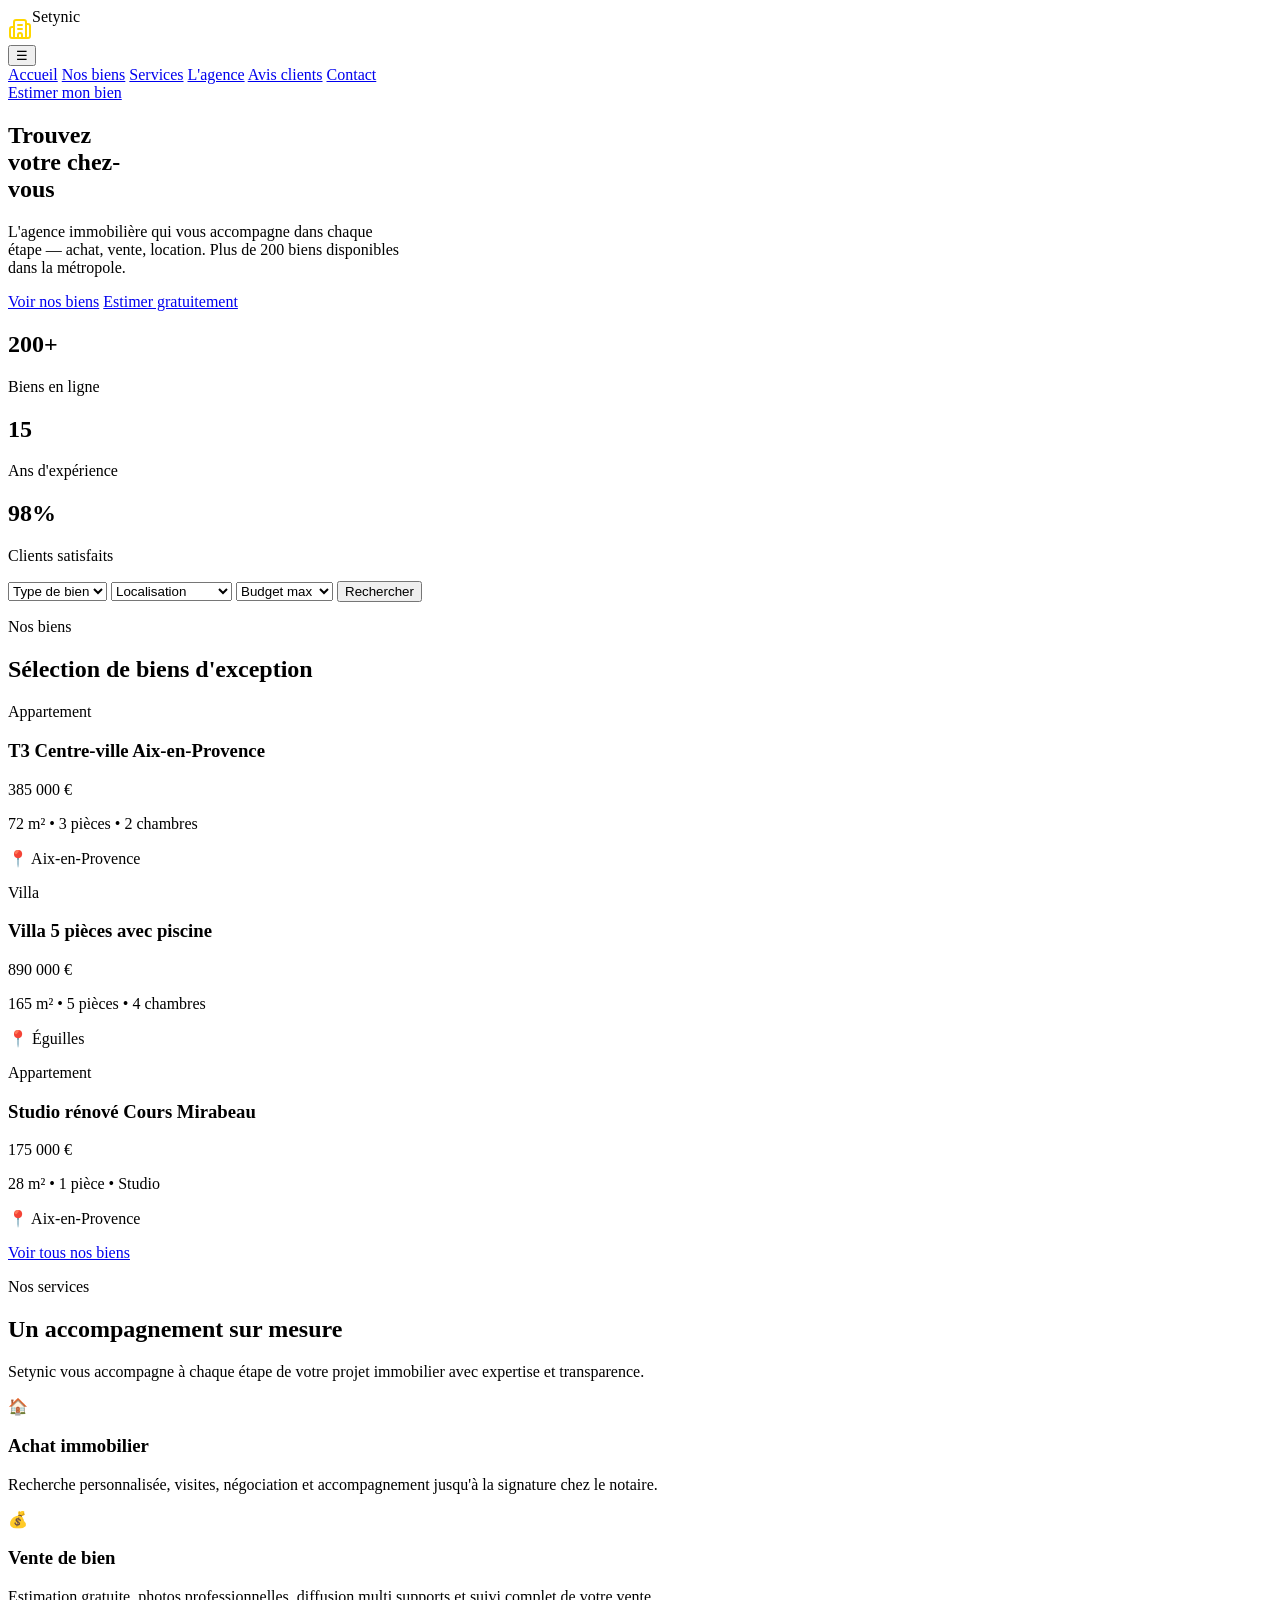
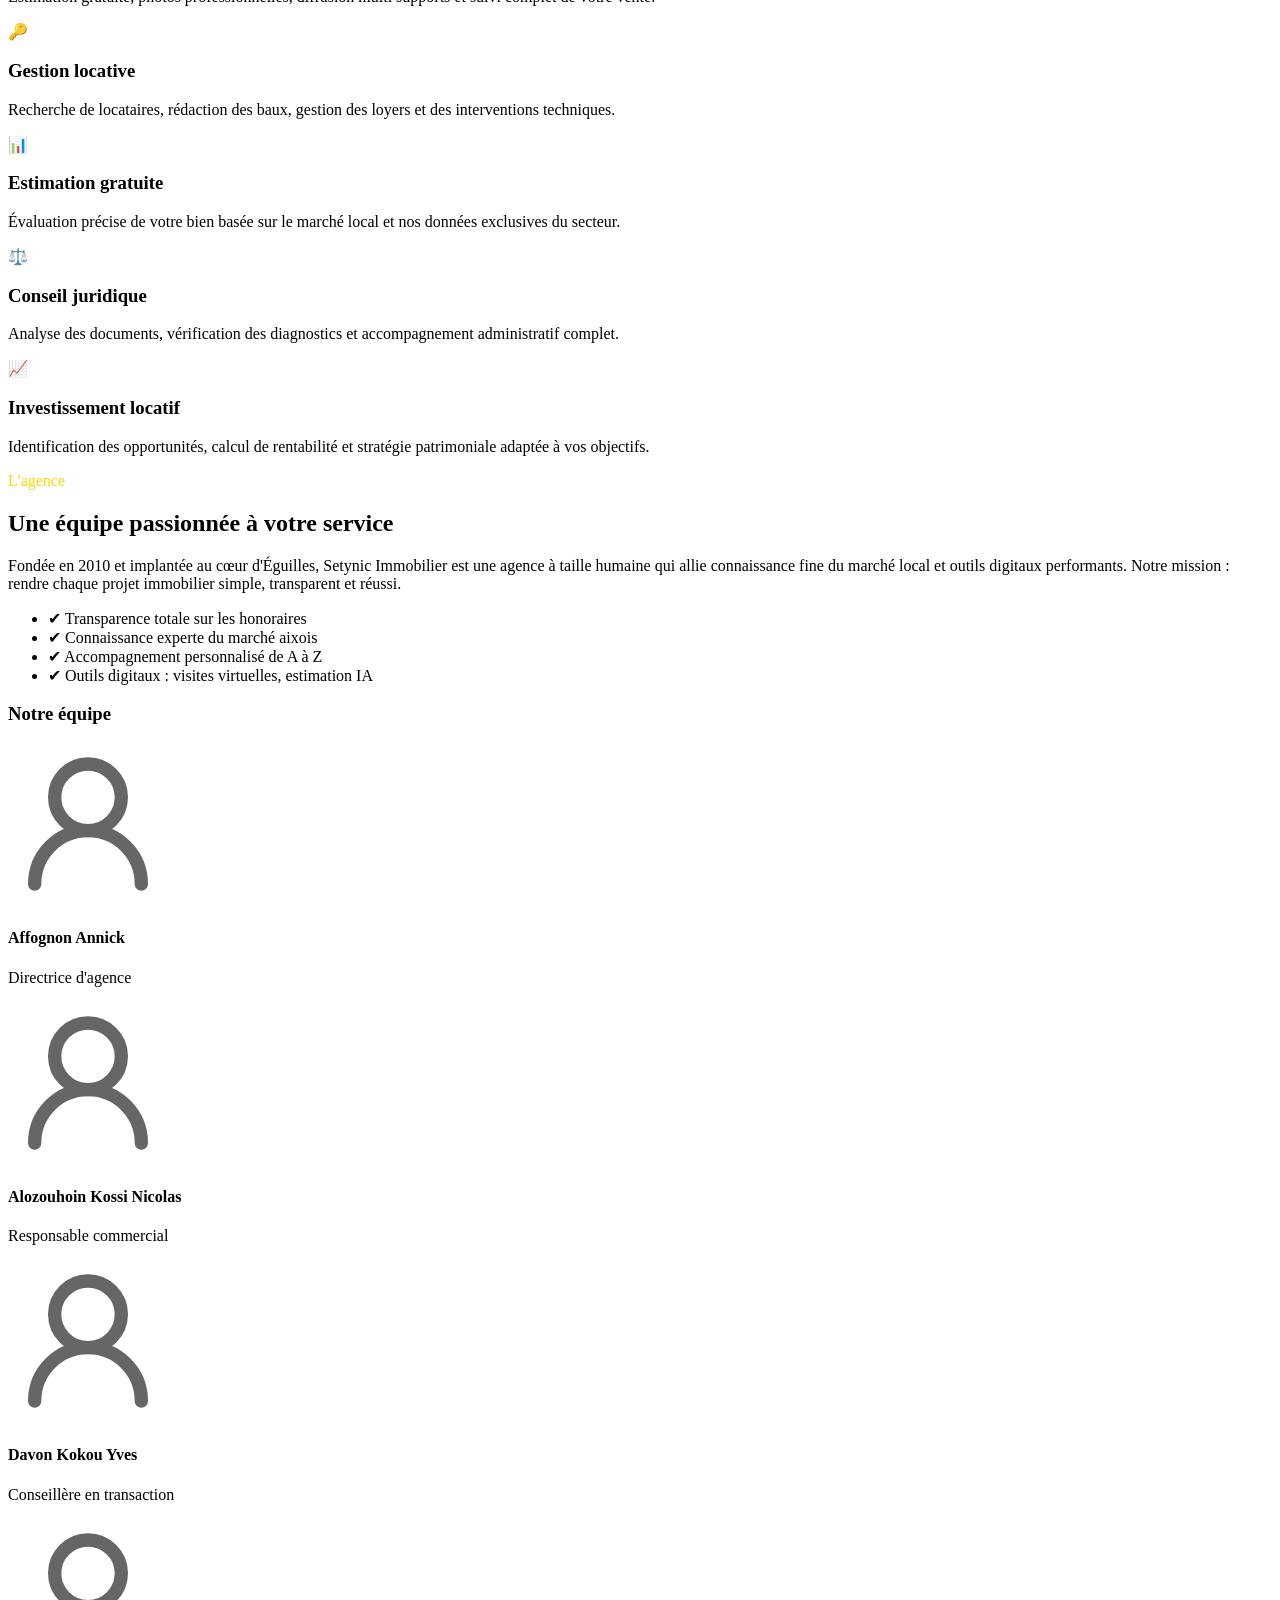
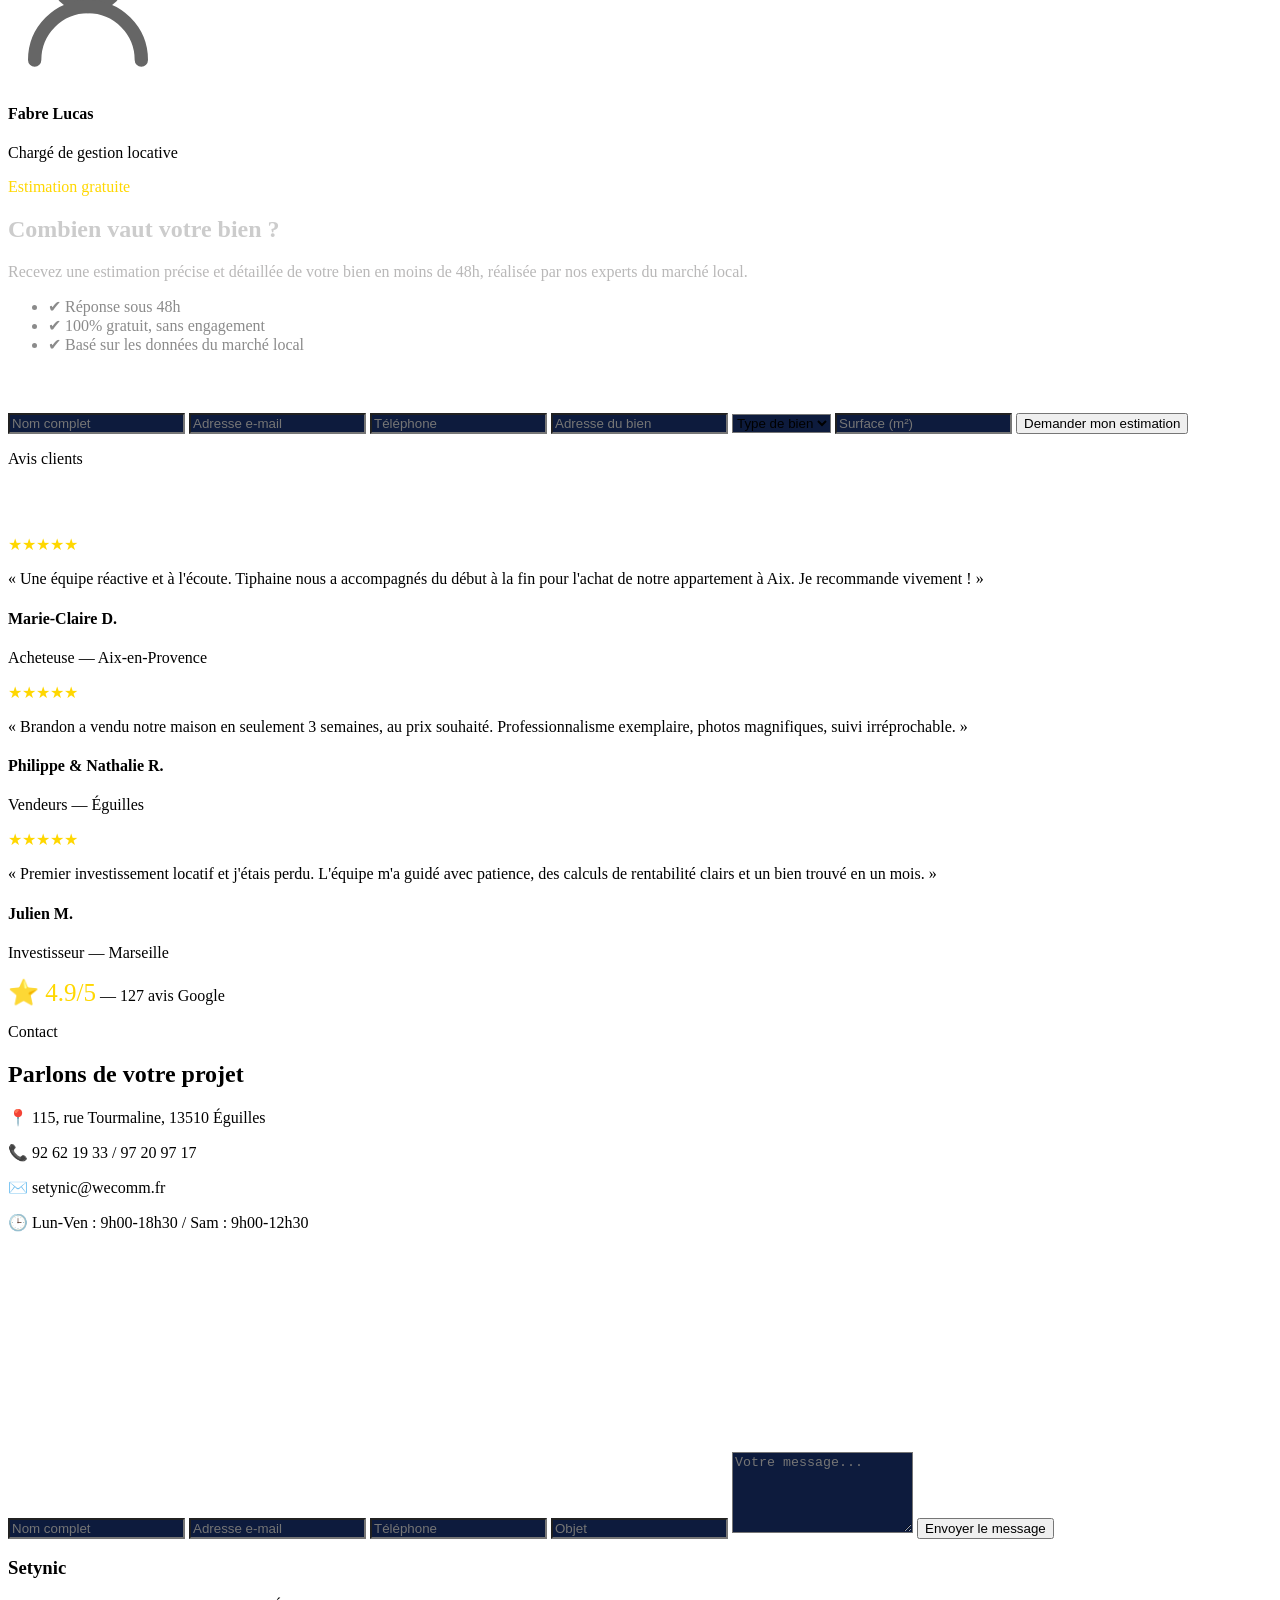
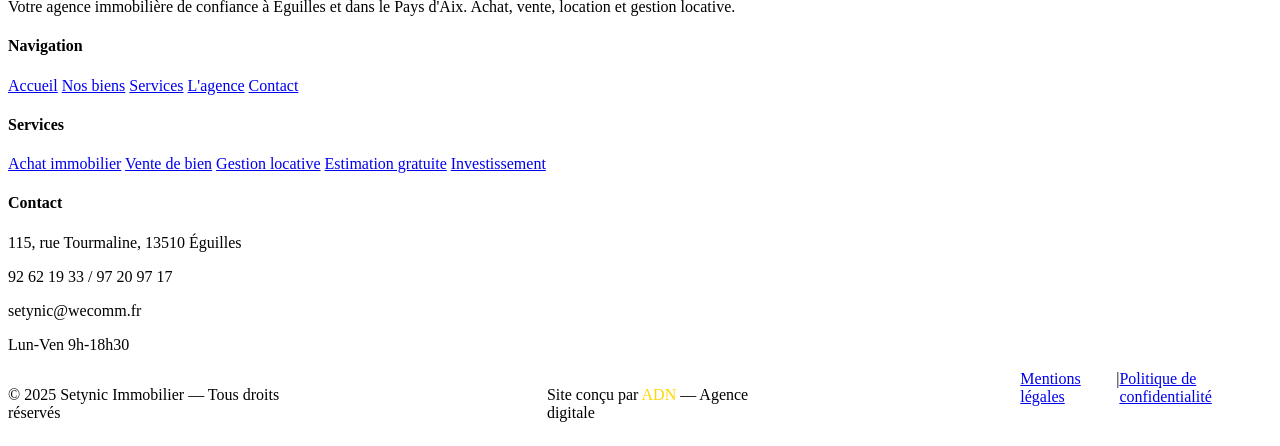
==== index.html @ fe9176c5 "rename index1.html to index.html" ====
<!DOCTYPE html>
<html lang="en">
<head>
  <meta charset="UTF-8">
  <meta name="viewport" content="width=device-width, initial-scale=1.0">
  <title>Setynic - Agence Immobilière</title>
  <link rel="shortcut icon" href="c:\Users\ADNCG\Downloads\logo.png" type="image/x-icon">
  <link rel="stylesheet" href="style1.css">
</head>
<body>
    <!-- HEADER -->
<header class="header">
  <div class="container nav-wrapper">
      <span style="display: flex;"><a href="#accueil" style="color: gold;">
            <svg style="margin-top: 9px;" xmlns="http://www.w3.org/2000/svg" width="24" height="24" viewBox="0 0 24 24" fill="none"
              stroke="currentColor" stroke-width="2" stroke-linecap="round" stroke-linejoin="round"
              class="lucide lucide-building2-icon lucide-building-2">
              <path d="M10 12h4" />
              <path d="M10 8h4" />
              <path d="M14 21v-3a2 2 0 0 0-4 0v3" />
              <path d="M6 10H4a2 2 0 0 0-2 2v7a2 2 0 0 0 2 2h16a2 2 0 0 0 2-2V9a2 2 0 0 0-2-2h-2" />
              <path d="M6 21V5a2 2 0 0 1 2-2h8a2 2 0 0 1 2 2v16" />
            </svg></a>
    <div class="logo">Setynic</div></span>
    <button class="burger" id="burger">&#9776;</button>
    <nav class="nav" id="nav">
      <a href="#accueil">Accueil</a>
      <a href="#biens">Nos biens</a>
      <a href="#services">Services</a>
      <a href="#agence">L'agence</a>
      <a href="#avis">Avis clients</a>
      <a href="#contact">Contact</a>
    </nav>
    <a href="#estimation" class="btn btn-primary nav-btn">Estimer mon bien</a>
  </div>
</header>

<!-- HERO -->
<section class="hero" id="accueil">
  <div class="container hero-content">
    <h1>Trouvez<br> votre <span class="highlight">chez-<br>vous</span></h1>
    <p;">L'agence immobilière qui vous accompagne dans chaque <br>étape — achat, vente, location. Plus de 200 biens disponibles <br>dans la métropole.</p>
    <div class="hero-buttons">
      <a href="#biens" class="btn btn-primary">Voir nos biens</a>
      <a href="#estimation" class="btn btn-outline">Estimer gratuitement</a>
    </div>

    <div class="stats">
      <div class="stat">
        <h2>200+</h2>
        <p>Biens en ligne</p>
      </div>
      <div class="stat">
        <h2>15</h2>
        <p>Ans d'expérience</p>
      </div>
      <div class="stat">
        <h2>98%</h2>
        <p>Clients satisfaits</p>
      </div>
    </div>

    <div class="search-box";>
      <select>
        <option>Type de bien
          <option>Appartement</option>
          <option>Maison</option>
          <option>Studio</option>
          <option>Villa</option></option>
      </select>
      <select>
        <option>Localisation
          <option>Aix-en-Provence</option>
          <option>Éguilles</option>
          <option>Marseille</option>
          <option>Lyon</option>
          <option>Paris</option>
          <option>Berlin</option>
          <option>New York</option></option>
      </select>
      <select>
        <option>Budget max
          <option>100 000 €</option>
          <option>200 000 €</option>
          <option>300 000 €</option>
          <option>400 000 €</option>
          <option>1000 000 €+</option></option>
      </select>
      <button class="btn btn-primary">Rechercher</button>
    </div>
  </div>
</section>

<!-- NOS BIENS -->
<section class="properties" id="biens">
  <div class="container">
    <p class="tag">Nos biens</p>
    <h2 class="section-title">Sélection de biens d'exception</h2>

    <div class="property-grid">
      <div class="property-card">
        <div class="property-img"></div>
        <span class="badge">Appartement</span>
        <h3>T3 Centre-ville Aix-en-Provence</h3>
        <p class="price">385 000 €</p>
        <p class="details">72 m² • 3 pièces • 2 chambres</p>
        <p class="location">📍 Aix-en-Provence</p>
      </div>

      <div class="property-card">
        <div class="property-img"></div>
        <span class="badge">Villa</span>
        <h3>Villa 5 pièces avec piscine</h3>
        <p class="price">890 000 €</p>
        <p class="details">165 m² • 5 pièces • 4 chambres</p>
        <p class="location">📍 Éguilles</p>
      </div>

      <div class="property-card">
        <div class="property-img"></div>
        <span class="badge">Appartement</span>
        <h3>Studio rénové Cours Mirabeau</h3>
        <p class="price">175 000 €</p>
        <p class="details">28 m² • 1 pièce • Studio</p>
        <p class="location">📍 Aix-en-Provence</p>
      </div>
    </div>

    <div class="center-btn">
      <a href="#" class="btn btn-primary">Voir tous nos biens</a>
    </div>
  </div>
</section>

<!-- SERVICES -->
<section class="services" id="services">
  <div class="container">
    <p class="tag">Nos services</p>
    <h2 class="section-title">Un accompagnement sur mesure</h2>
    <p class="section-subtitle">Setynic vous accompagne à chaque étape de votre projet immobilier avec expertise et transparence.</p>

    <div class="services-grid">
      <div class="service-card">
        <div class="icon">🏠</div>
        <h3>Achat immobilier</h3>
        <p>Recherche personnalisée, visites, négociation et accompagnement jusqu'à la signature chez le notaire.</p>
      </div>
      <div class="service-card">
        <div class="icon">💰</div>
        <h3>Vente de bien</h3>
        <p>Estimation gratuite, photos professionnelles, diffusion multi supports et suivi complet de votre vente.</p>
      </div>
      <div class="service-card">
        <div class="icon">🔑</div>
        <h3>Gestion locative</h3>
        <p>Recherche de locataires, rédaction des baux, gestion des loyers et des interventions techniques.</p>
      </div>
      <div class="service-card">
        <div class="icon">📊</div>
        <h3>Estimation gratuite</h3>
        <p>Évaluation précise de votre bien basée sur le marché local et nos données exclusives du secteur.</p>
      </div>
      <div class="service-card">
        <div class="icon">⚖️</div>
        <h3>Conseil juridique</h3>
        <p>Analyse des documents, vérification des diagnostics et accompagnement administratif complet.</p>
      </div>
      <div class="service-card">
        <div class="icon">📈</div>
        <h3>Investissement locatif</h3>
        <p>Identification des opportunités, calcul de rentabilité et stratégie patrimoniale adaptée à vos objectifs.</p>
      </div>
    </div>
  </div>
</section>

<!-- AGENCE -->
<section class="agency" id="agence">
  <div class="container agency-wrapper">
    <div class="agency-img"></div>
    <div class="agency-text">
      <p class="tag" style="color: gold; text-align: none;">L'agence</p>
      <h2>Une équipe passionnée à votre service</h2>
      <p>Fondée en 2010 et implantée au cœur d'Éguilles, Setynic Immobilier est une agence à taille humaine qui allie connaissance fine du marché local et outils digitaux performants. Notre mission : rendre chaque projet immobilier simple, transparent et réussi.</p>
      <ul class="check-list">
        <li>✔ Transparence totale sur les honoraires</li>
        <li>✔ Connaissance experte du marché aixois</li>
        <li>✔ Accompagnement personnalisé de A à Z</li>
        <li>✔ Outils digitaux : visites virtuelles, estimation IA</li>
      </ul>
    </div>
  </div>

  <div class="container">
    <h3 class="team-title">Notre équipe</h3>
    <div class="team-grid">
      <div class="team-card">
        <div class="avatar"><svg style="color: 666666;" xmlns="http://www.w3.org/2000/svg" width="160" height="160"  viewBox="0 0 24 24" fill="none" stroke="currentColor" stroke-width="2" stroke-linecap="round" stroke-linejoin="round" class="lucide lucide-user-round-icon lucide-user-round"><circle cx="12" cy="8" r="5"/><path d="M20 21a8 8 0 0 0-16 0"/></svg></div>
        <h4>Affognon Annick</h4>
        <p>Directrice d'agence</p>
      </div>
      <div class="team-card">
        <div class="avatar"><svg style="color: 666666;" xmlns="http://www.w3.org/2000/svg" width="160" height="160" viewBox="0 0 24 24" fill="none" stroke="currentColor" stroke-width="2" stroke-linecap="round" stroke-linejoin="round" class="lucide lucide-user-round-icon lucide-user-round"><circle cx="12" cy="8" r="5"/><path d="M20 21a8 8 0 0 0-16 0"/></svg></div>
        <h4>Alozouhoin Kossi Nicolas</h4>
        <p>Responsable commercial</p>
      </div>
      <div class="team-card">
        <div class="avatar"><svg style="color: 666666;" xmlns="http://www.w3.org/2000/svg" width="160" height="160" viewBox="0 0 24 24" fill="none" stroke="currentColor" stroke-width="2" stroke-linecap="round" stroke-linejoin="round" class="lucide lucide-user-round-icon lucide-user-round"><circle cx="12" cy="8" r="5"/><path d="M20 21a8 8 0 0 0-16 0"/></svg></div>
        <h4>Davon Kokou Yves</h4>
        <p>Conseillère en transaction</p>
      </div>
      <div class="team-card">
        <div class="avatar"><svg style="color: 666666;" xmlns="http://www.w3.org/2000/svg" width="160" height="160" viewBox="0 0 24 24" fill="none" stroke="currentColor" stroke-width="2" stroke-linecap="round" stroke-linejoin="round" class="lucide lucide-user-round-icon lucide-user-round"><circle cx="12" cy="8" r="5"/><path d="M20 21a8 8 0 0 0-16 0"/></svg></div>
        <h4>Fabre Lucas</h4>
        <p>Chargé de gestion locative</p>
      </div>
    </div>
  </div>
</section>

<!-- ESTIMATION -->
<section class="estimation" id="estimation">
  <div class="container estimation-wrapper">
    <div class="estimation-text">
      <p class="tag" style="color: gold;">Estimation gratuite</p>
      <h2 style="color: #ccc;">Combien vaut votre bien ?</h2>
      <p style="color: #b9b8b8;">Recevez une estimation précise et détaillée de votre bien en moins de 48h, réalisée par nos experts du marché local.</p>
      <ul class="check-list" style="color: #8b8b8b;">
        <li>✔ Réponse sous 48h</li>
        <li>✔ 100% gratuit, sans engagement</li>
        <li>✔ Basé sur les données du marché local</li>
      </ul>
    </div>

    <form class="estimation-form" style="color: #fff;">
      <h3>Demandez votre estimation</h3>
      <input style="background-color: #0d1b3d;" type="text" placeholder="Nom complet" required>
      <input style="background-color: #0d1b3d;" type="email" placeholder="Adresse e-mail" required>
      <input style="background-color: #0d1b3d;" type="tel" placeholder="Téléphone" required>
      <input style="background-color: #0d1b3d;" type="text" placeholder="Adresse du bien" required>
      <select style="background-color: #0d1b3d;">
        <option>Type de bien</option>
        <option>Appartement</option>
        <option>Maison</option>
        <option>Studio</option>
      </select>
      <input style="background-color: #0d1b3d;" type="number" placeholder="Surface (m²)">
      <button type="submit" class="btn btn-primary full-width">Demander mon estimation</button>
    </form>
  </div>
</section>

<!-- AVIS CLIENTS -->
<section class="testimonials" id="avis">
  <div class="container">
    <p class="tag">Avis clients</p>
    <h2 class="section-title" style="color: #fff;">Ils nous font confiance</h2>

    <div class="testimonial-grid">
      <div class="testimonial-card">
        <p class="stars" style="color: gold;">★★★★★</p>
        <p>« Une équipe réactive et à l'écoute. Tiphaine nous a accompagnés du début à la fin pour l'achat de notre appartement à Aix. Je recommande vivement ! »</p>
        <h4>Marie-Claire D.</h4>
        <span>Acheteuse — Aix-en-Provence</span>
      </div>
      <div class="testimonial-card">
        <p class="stars" style="color: gold;">★★★★★</p>
        <p>« Brandon a vendu notre maison en seulement 3 semaines, au prix souhaité. Professionnalisme exemplaire, photos magnifiques, suivi irréprochable. »</p>
        <h4>Philippe & Nathalie R.</h4>
        <span>Vendeurs — Éguilles</span>
      </div>
      <div class="testimonial-card">
        <p class="stars" style="color: gold;">★★★★★</p>
        <p>« Premier investissement locatif et j'étais perdu. L'équipe m'a guidé avec patience, des calculs de rentabilité clairs et un bien trouvé en un mois. »</p>
        <h4>Julien M.</h4>
        <span>Investisseur — Marseille</span>
      </div>
    </div>

    <p class="rating"><span style="font-size: 25px; color: gold;">⭐ 4.9/5</span> — 127 avis Google</p>
  </div>
</section>

<!-- CONTACT -->
<section class="contact" id="contact">
  <div class="container">
    <p class="tag">Contact</p>
    <h2 class="section-title">Parlons de votre projet</h2>

    <div class="contact-wrapper">
      <div class="contact-info">
        <p>📍 115, rue Tourmaline, 13510 Éguilles</p>
        <p>📞 92 62 19 33 / 97 20 97 17</p>
        <p>✉️ setynic@wecomm.fr</p>
        <p>🕒 Lun-Ven : 9h00-18h30 / Sam : 9h00-12h30</p>
        <div class="map-placeholder">
          <iframe src="https://www.google.com/maps/embed?pb=!1m18!1m12!1m3!1d3966.90699258336!2d1.2478548999999923!3d6.1431942000000035!2m3!1f0!2f0!3f0!3m2!1i1024!2i768!4f13.1!3m3!1m2!1s0x1023e1ad749cd76b%3A0x3436f66a7012a803!2sAppartement%20meubl%C3%A9%20Lom%C3%A9%20DZIDZOFE!5e0!3m2!1sfr!2stg!4v1783865929858!5m2!1sfr!2stg" width="618" height="200"  style="border:0; border-radius: 12px;" allowfullscreen="" loading="lazy" referrerpolicy="strict-origin-when-cross-origin"></iframe></div>
      </div>

      <form class="contact-form">
        <input style="background: #0d1b3d" type="text" placeholder="Nom complet" required>
        <input style="background: #0d1b3d" type="email" placeholder="Adresse e-mail" required>
        <input style="background: #0d1b3d" type="tel" placeholder="Téléphone">
        <input style="background: #0d1b3d" type="text" placeholder="Objet">
        <textarea style="background: #0d1b3d" placeholder="Votre message..." rows="5"></textarea>
        <button type="submit" class="btn btn-primary full-width">Envoyer le message</button>
      </form>
    </div>
  </div>
</section>

<!-- FOOTER -->
<footer class="footer">
  <div class="container footer-grid">
    <div>
      <h3>Setynic</h3>
      <p>Votre agence immobilière de confiance à Éguilles et dans le Pays d'Aix. Achat, vente, location et gestion locative.</p>
    </div>
    <div>
      <h4>Navigation</h4>
      <a href="#accueil">Accueil</a>
      <a href="#biens">Nos biens</a>
      <a href="#services">Services</a>
      <a href="#agence">L'agence</a>
      <a href="#contact">Contact</a>
    </div>
    <div>
      <h4>Services</h4>
      <a href="#">Achat immobilier</a>
      <a href="#">Vente de bien</a>
      <a href="#">Gestion locative</a>
      <a href="#">Estimation gratuite</a>
      <a href="#">Investissement</a>
    </div>
    <div>
      <h4>Contact</h4>
      <p>115, rue Tourmaline, 13510 Éguilles</p>
      <p>92 62 19 33 / 97 20 97 17</p>
      <p>setynic@wecomm.fr</p>
      <p>Lun-Ven 9h-18h30</p>
    </div>
  </div>
  <div class="footer-bottom" style="display: flex; gap: 250px;">
    <p><span>© 2025 Setynic Immobilier — Tous droits réservés</span></p>
    <p><span>Site conçu par <span style="color: gold;">ADN</span> — Agence digitale</span></p>
     <span style="display: flex;"><a href="#">Mentions légales</a> | <a href="#">Politique de confidentialité</a></span>
    </div>
</footer>

<script>
  document.getElementById('burger').addEventListener('click', function() {
    document.getElementById('nav').classList.toggle('active');
  });
</script>
</body>
</html>
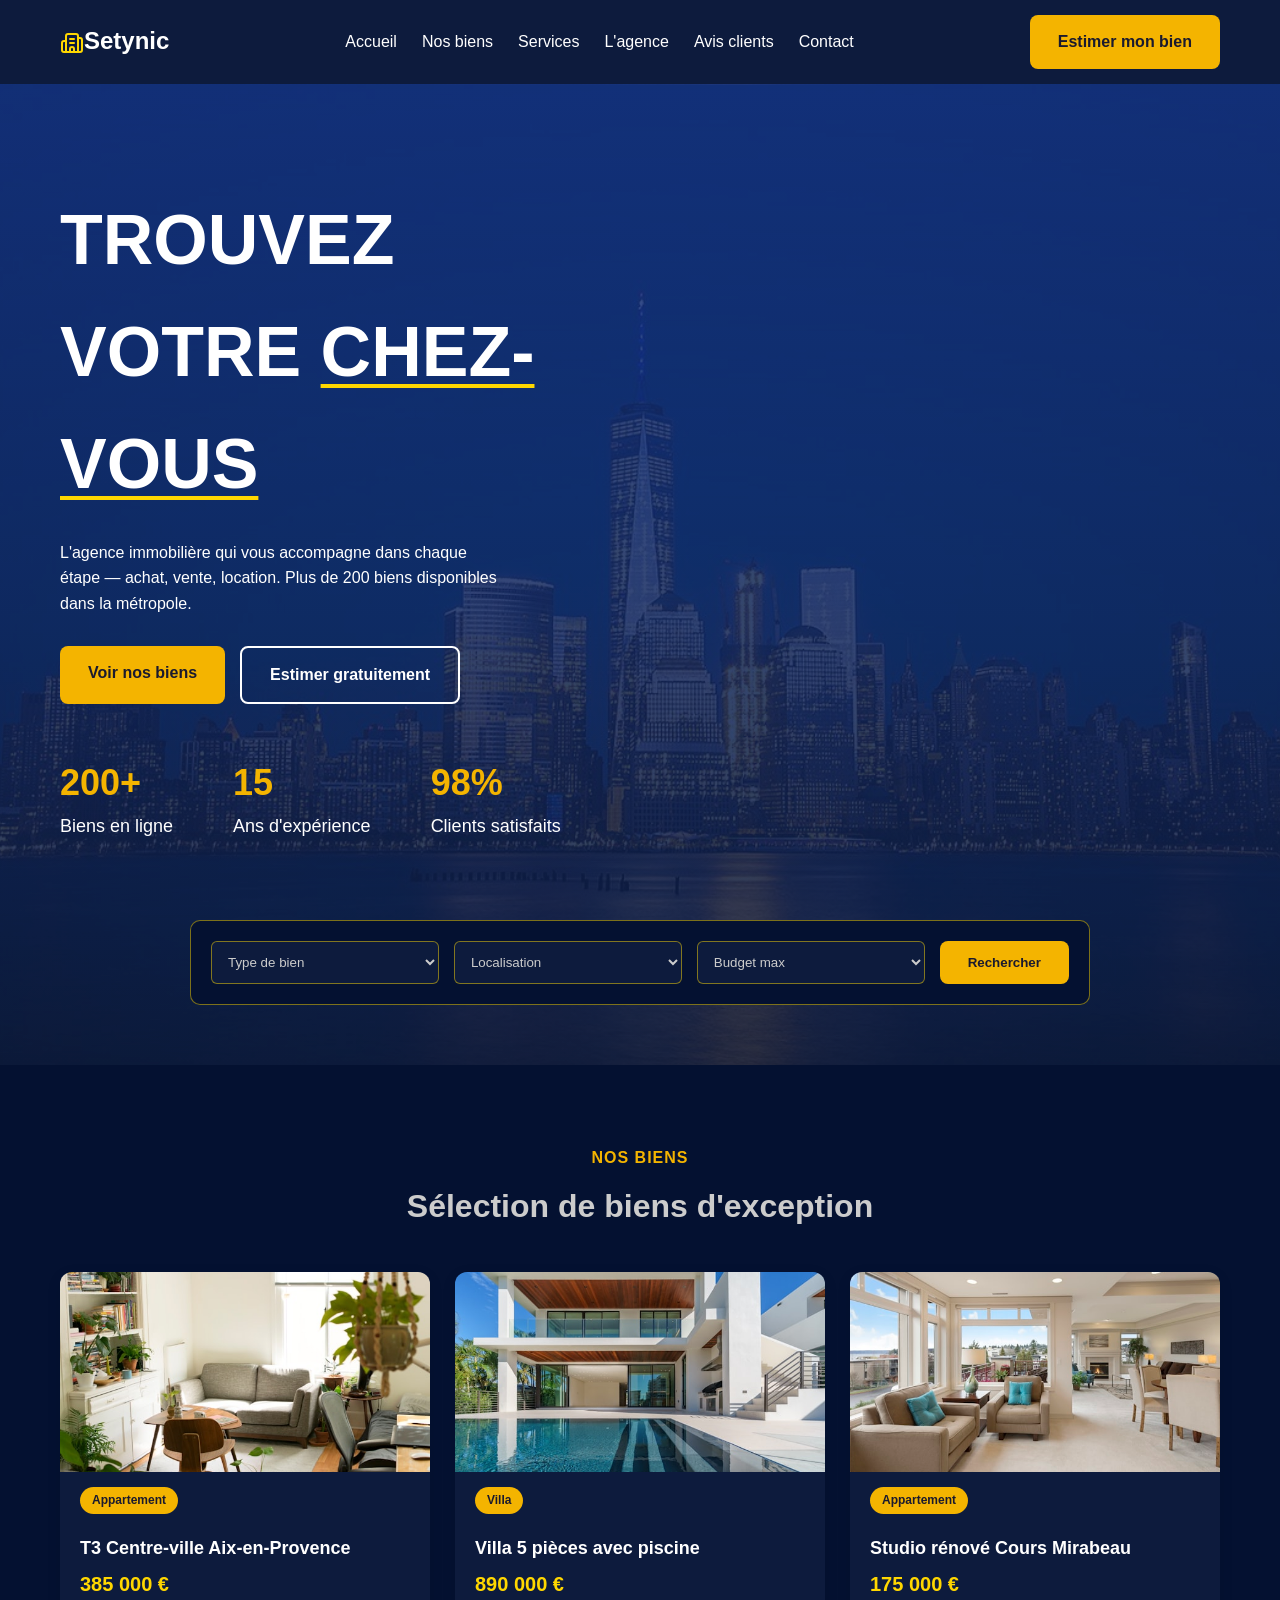
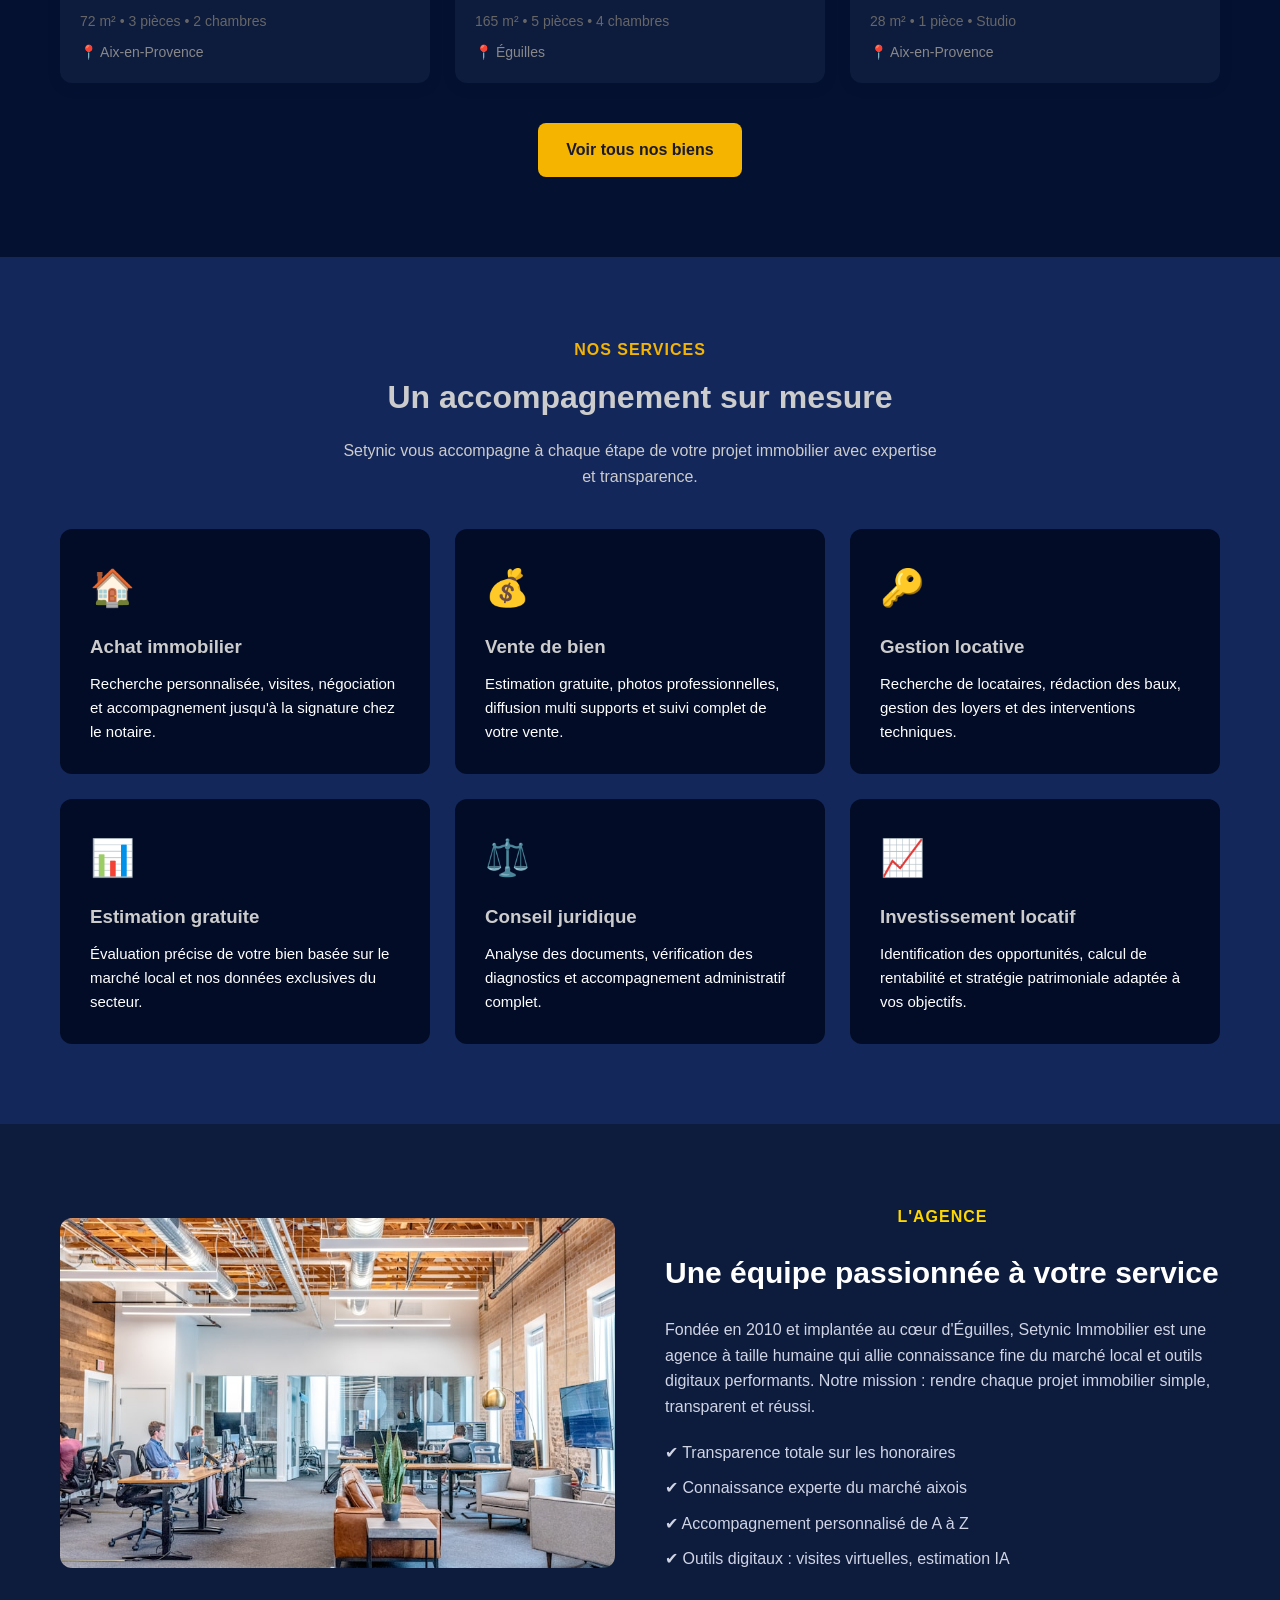
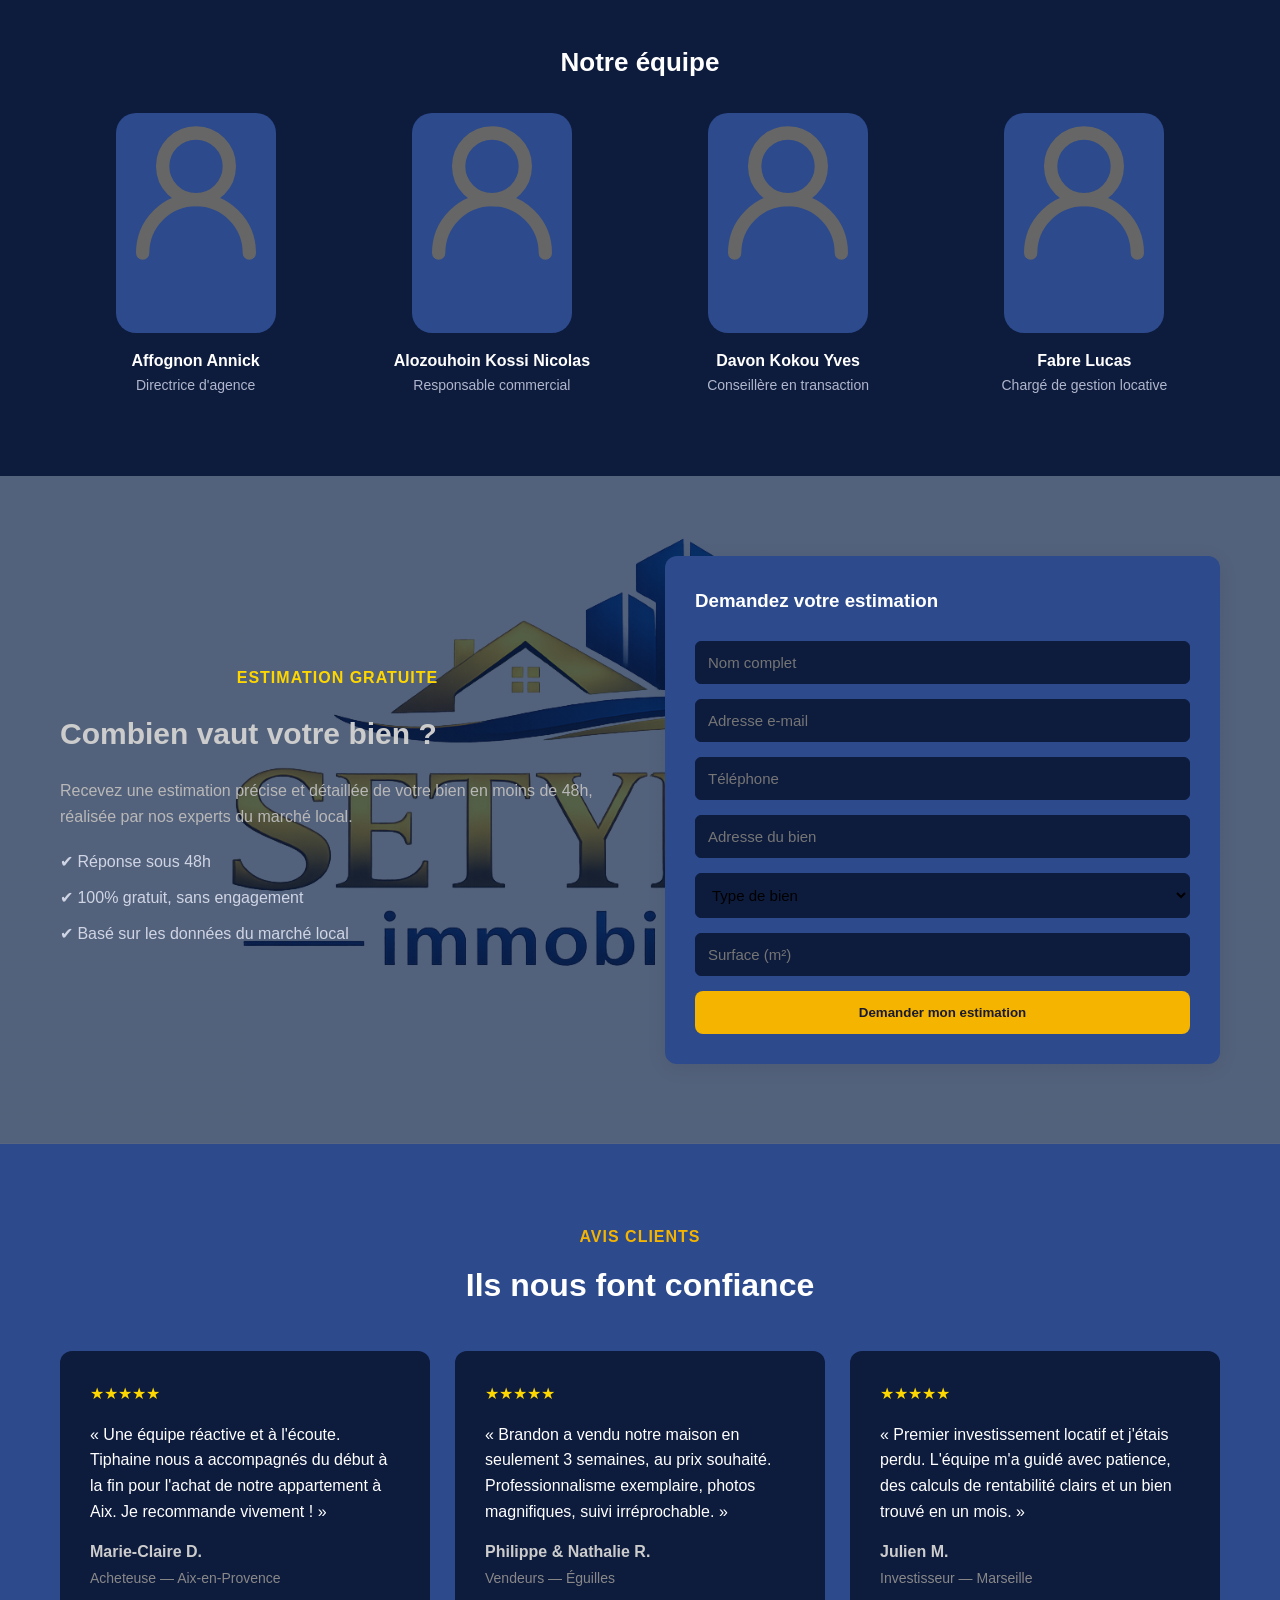
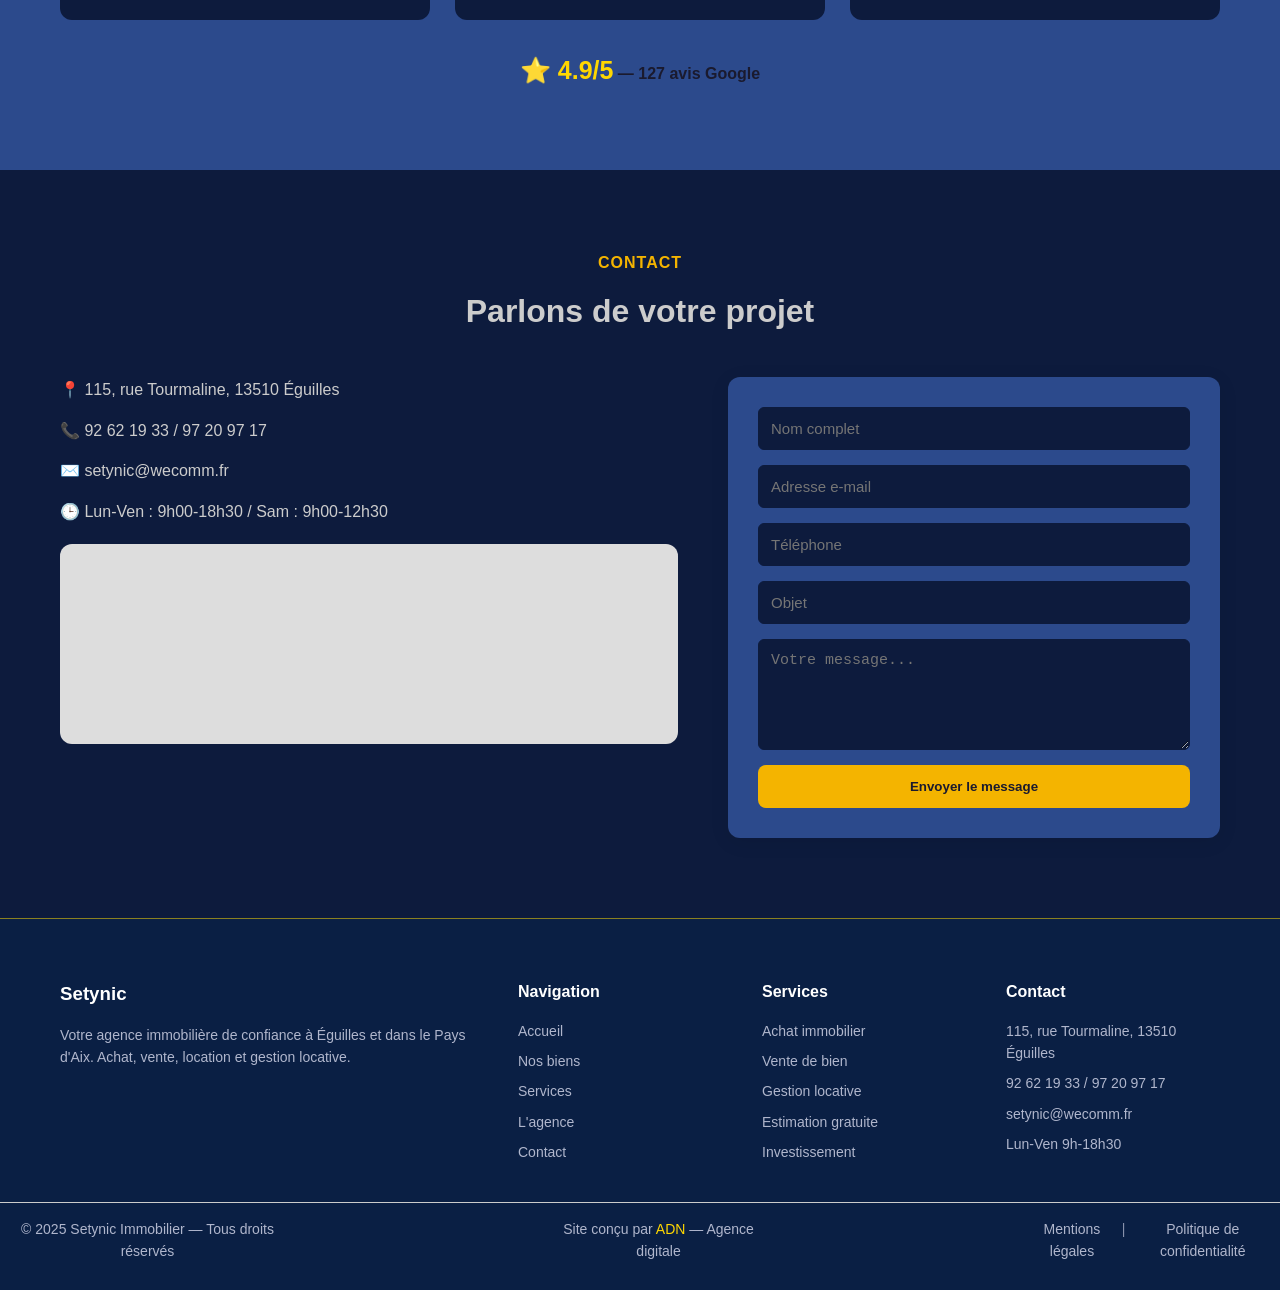
==== commit f6c27005: "Update stylesheet link in index.html and index1.html to index.html" ====
--- a/index.html
+++ b/index.html
@@ -4,8 +4,8 @@
   <meta charset="UTF-8">
   <meta name="viewport" content="width=device-width, initial-scale=1.0">
   <title>Setynic - Agence Immobilière</title>
-  <link rel="shortcut icon" href="c:\Users\ADNCG\Downloads\logo.png" type="image/x-icon">
-  <link rel="stylesheet" href="style1.css">
+  <link rel="shortcut icon" href="https:image/logo-setynic.png" type="image/x-icon">
+  <link rel="stylesheet" href="css/style.css">
 </head>
 <body>
     <!-- HEADER -->
@@ -353,4 +353,4 @@
   });
 </script>
 </body>
-</html>+</html>
--- a/css/style.css
+++ b/css/style.css
@@ -0,0 +1,378 @@
+/* RESET */
+* { margin: 0; padding: 0; box-sizing: border-box; }
+html {
+  scroll-behavior: smooth;
+}
+
+body {
+  font-family: 'Segoe UI', Arial, sans-serif;
+  color: #1a1a2e;
+  line-height: 1.6;
+}
+
+.container {
+  max-width: 1200px;
+  margin: 0 auto;
+  padding: 0 20px;
+}
+
+a { text-decoration: none; color: inherit; }
+ul { list-style: none; }
+
+/* BUTTONS */
+.btn {
+  display: inline-block;
+  padding: 14px 28px;
+  border-radius: 8px;
+  font-weight: 600;
+  cursor: pointer;
+  border: none;
+  transition: 0.3s;
+}
+.btn-primary { background: #f4b400; color: #1a1a2e; }
+.btn-primary:hover { background: #dba300; }
+.btn-outline { background: transparent; border: 2px solid #fff; color: #fff; }
+.btn-outline:hover { background: #fff; color: #1a1a2e; }
+.full-width { width: 100%; }
+
+/* HEADER */
+.header {
+  background: #0d1b3d;
+  padding: 15px 0;
+  position: sticky;
+  top: 0;
+  z-index: 100;
+}
+.nav-wrapper {
+  display: flex;
+  align-items: center;
+  justify-content: space-between;
+}
+.logo { font-size: 24px; font-weight: bold; color: #fff; }
+.nav {
+  display: flex;
+  gap: 25px;
+}
+.nav a { color: #fff; font-weight: 500; }
+.nav a:hover { color: #f4b400; }
+.burger {
+  display: none;
+  background: none;
+  border: none;
+  font-size: 28px;
+  color: #fff;
+  cursor: pointer;
+}
+
+/* HERO */
+.hero {
+  background: linear-gradient(rgba(21, 53, 133, 0.85), rgba(13,27,61,0.85)),
+              url(../image/full-banner.webp) center/cover;
+  color: #fff;
+  padding: 100px 0 60px;
+  text-align: none;
+}
+.hero h1 { font-size: 70px; margin-bottom: 20px; font-family: 'Montserat', sans-serif; font-weight: 700; text-transform: uppercase;  }
+.hero h1 span { text-decoration: underline; text-decoration-color: #FFD700; text-decoration-thickness: 4px; text-underline-offset: 8px; }
+.highlight { text-decoration: underline gold; }
+.hero p { max-width: 600px; margin: 0 auto 30px; font-size: 18px; }
+.hero-buttons { display: flex; gap: 15px; flex-wrap: wrap; margin-bottom: 50px; }
+
+.stats {
+  display: flex;
+  justify-content: none;
+  gap: 60px;
+  margin-bottom: 50px;
+  flex-wrap: wrap;
+}
+.stat h2 { font-size: 36px; color: #f4b400; }
+
+.search-box {
+  background: #041131;
+  border-radius: 10px;
+  padding: 20px;
+  display: flex;
+  gap: 15px;
+  max-width: 900px;
+  margin: 0 auto;
+  flex-wrap: wrap;
+  border: 1px solid rgba(255, 217, 0, 0.479);
+}
+.search-box select {
+  flex: 1;
+  min-width: 150px;
+  padding: 12px;
+  border-radius: 6px;
+  border: 1px solid rgba(255, 217, 0, 0.479);
+  color: #333;
+  background-color: #0d1b3d;
+  color: #ccc;
+}
+
+/* TAGS / TITLES */
+.tag {
+  color: #f4b400;
+  font-weight: 600;
+  text-align: center;
+  text-transform: uppercase;
+  letter-spacing: 1px;
+  margin-bottom: 10px;
+}
+.section-title { text-align: center; font-size: 32px; margin-bottom: 15px; color: #ccc; }
+.section-subtitle { text-align: center; max-width: 600px; margin: 0 auto 40px; color: #ccc; }
+
+/* PROPERTIES */
+.properties { padding: 80px 0; background: #f7f8fc; background-color: #041131 }
+.property-grid {
+  display: grid;
+  grid-template-columns: repeat(3, 1fr);
+  gap: 25px;
+  margin-top: 40px;
+  ;
+}
+.property-card {
+  background: #0d1b3d;
+  border-radius: 12px;
+  overflow: hidden;
+  box-shadow: 0 4px 15px rgba(0,0,0,0.08);
+  padding-bottom: 20px;
+}
+.property-card:nth-child(1) .property-img {
+    background: url(../image/Appartement.jpg) center/cover no-repeat;
+}
+
+.property-card:nth-child(2) .property-img {
+    background: url(../image/Villa.jpg) center/cover no-repeat;
+}
+
+.property-card:nth-child(3) .property-img {
+    background: url(../image/Studio.jpg) center/cover no-repeat;
+}
+
+.property-img {
+  height: 200px;
+  background: linear-gradient(135deg, #0d1b3d, #2c4a8c);
+ 
+}
+.property-card h3, .property-card .price, .property-card .details, .property-card .location, .badge {
+  padding: 0 20px;
+}
+.badge {
+  display: inline-block;
+  background: #f4b400;
+  color: #1a1a2e;
+  font-size: 12px;
+  font-weight: 600;
+  padding: 4px 12px;
+  border-radius: 20px;
+  margin: 15px 20px 10px;
+}
+.property-card h3 { margin: 10px 0 5px; font-size: 18px; color: #fff; }
+.price { color: gold; font-weight: 700; font-size: 20px; margin-bottom: 10px; }
+.details { color: #666; font-size: 14px; margin-bottom: 8px; }
+.location { color: #888; font-size: 14px; }
+.center-btn { text-align: center; margin-top: 40px; }
+
+/* SERVICES */
+.services { padding: 80px 0; background-color: #13275a; }
+.services-grid {
+  display: grid;
+  grid-template-columns: repeat(3, 1fr);
+  gap: 25px;
+}
+.service-card {
+  background: #020c27;
+  padding: 30px;
+  border-radius: 12px;
+  text-align: none;
+  transition: 0.3s;
+}
+.service-card:hover {
+  border-top: 3px solid gold;
+  transform: translateY(-5px);
+  box-shadow: 0 10px 20px rgba(0,0,0,0.08);
+}
+.service-card .icon { font-size: 36px; margin-bottom: 15px; }
+.service-card h3 { margin-bottom: 10px; color: #ccc; }
+.service-card p { color: #ffffff; font-size: 15px; }
+
+/* AGENCY */
+.agency { background: #0d1b3d; color: #fff; padding: 80px 0; }
+.agency-wrapper {
+  display: grid;
+  grid-template-columns: 1fr 1fr;
+  gap: 50px;
+  align-items: center;
+  margin-bottom: 60px;
+}
+.agency-img {
+  height: 350px;
+  background: url('../image/photo-1556761175-4b46a572b786.jpg') center/cover no-repeat;
+  border-radius: 12px;
+}
+
+.agency-text { text-align: none; }
+.agency-text h2 { font-size: 30px; margin-bottom: 20px; }
+.agency-text p { margin-bottom: 20px; color: #d0d5e5; }
+.check-list li { margin-bottom: 10px; color: #d0d5e5; }
+
+.team-title { text-align: center; font-size: 26px; margin-bottom: 30px; }
+.team-grid {
+  display: grid;
+  grid-template-columns: repeat(4, 1fr);
+  gap: 25px;
+  text-align: center;
+}
+.avatar {
+  width: 160px;
+  height: 220px;
+  border-radius: 20px;
+  background: #2c4a8c;
+  margin: 0 auto 15px;
+}
+.team-card h4 { font-size: 16px; }
+.team-card p { color: #b0b6cc; font-size: 14px; }
+
+/* ESTIMATION */
+.estimation { 
+  padding: 80px 0; 
+  background-image:linear-gradient(
+      rgba(10, 31, 68, 0.7),   
+      rgba(10, 31, 68, 0.7)    
+    ), url(../image/setynic-logo.png) ;
+  width: 100%;
+  background-size: cover;
+  background-position: center;
+}
+
+.estimation-wrapper {
+  display: grid;
+  grid-template-columns: 1fr 1fr;
+  gap: 50px;
+  align-items: center;
+}
+.estimation-text h2 { font-size: 30px; margin-bottom: 20px; }
+.estimation-text p { margin-bottom: 20px; color: #555; }
+
+.estimation-form, .contact-form {
+  background: #2c4a8c;
+  padding: 30px;
+  border-radius: 12px;
+  box-shadow: 0 4px 20px rgba(0,0,0,0.08);
+  display: flex;
+  flex-direction: column;
+  gap: 15px;
+}
+.estimation-form h3 { margin-bottom: 10px; }
+.estimation-form input, .estimation-form select,
+.contact-form input, .contact-form textarea {
+  padding: 12px;
+  border: 1px solid #0d1b3d;
+  border-radius: 6px;
+  font-size: 15px;
+}
+.estimation-form textarea {
+  background-color: #0a1f44;
+  color: #fff;
+  border: 1px solid #0d1b3d;
+}
+
+/* TESTIMONIALS */
+.testimonials { padding: 80px 0; background-color: #2c4a8c;}
+.testimonial-grid {
+  display: grid;
+  grid-template-columns: repeat(3, 1fr);
+  gap: 25px;
+  margin-top: 40px;
+}
+.testimonial-card {
+  background: #0d1b3d;
+  padding: 30px;
+  border-radius: 12px;
+}
+.stars { color: #f4b400; margin-bottom: 10px; }
+.testimonial-card p { color: #ffffff; margin-bottom: 15px; }
+.testimonial-card h4 { font-size: 16px; color: #ccc;}
+.testimonial-card span { color: #888; font-size: 14px; }
+.rating { text-align: center; margin-top: 30px; font-weight: 600; }
+
+/* CONTACT */
+.contact { padding: 80px 0; background: #0d1b3d; }
+.contact-wrapper {
+  display: grid;
+  grid-template-columns: 1fr 1fr;
+  gap: 50px;
+  margin-top: 40px;
+}
+.contact-info p { margin-bottom: 15px; color: #ccc; }
+.map-placeholder {
+  height: 200px;
+  background: #ddd;
+  border-radius: 12px;
+  display: flex;
+  align-items: center;
+  justify-content: center;
+  color: #888;
+  margin-top: 20px;
+}
+
+/* FOOTER */
+.footer { background: #0a1f44; color: #fff; padding: 60px 0 20px; border-top: 1px solid #ffd90085; }
+.footer-grid {
+  display: grid;
+  grid-template-columns: 2fr 1fr 1fr 1fr;
+  gap: 30px;
+  margin-bottom: 30px;
+}
+.footer h3, .footer h4 { margin-bottom: 15px; }
+.footer a, .footer p { display: block; color: #b0b6cc; margin-bottom: 8px; font-size: 14px; }
+.footer-bottom {
+  text-align: center;
+  border-top: 1px solid #ccc;
+  margin-top: "30px";
+  padding-top: 15px;
+  color: #8891ab;
+  font-size: 14px;
+  margin: 30px auto 0 auto;
+  width: 100%;
+}
+
+/* ============ RESPONSIVE ============ */
+
+/* Tablette */
+@media (max-width: 992px) {
+  .property-grid, .services-grid { grid-template-columns: repeat(2, 1fr); }
+  .team-grid { grid-template-columns: repeat(2, 1fr); }
+  .agency-wrapper, .estimation-wrapper, .contact-wrapper { grid-template-columns: 1fr; }
+  .footer-grid { grid-template-columns: repeat(2, 1fr); }
+  .testimonial-grid { grid-template-columns: 1fr; }
+}
+
+/* Mobile */
+@media (max-width: 768px) {
+  .nav {
+    display: none;
+    flex-direction: column;
+    position: absolute;
+    top: 100%;
+    left: 0;
+    width: 100%;
+    background: #0d1b3d;
+    padding: 20px;
+    gap: 15px;
+  }
+  .nav.active { display: flex; }
+  .burger { display: block; }
+  .nav-btn { display: none; }
+
+  .hero h1 { font-size: 32px; }
+  .hero p { font-size: 16px; }
+  .stats { gap: 30px; }
+  .stat h2 { font-size: 28px; }
+
+  .search-box { flex-direction: column; }
+
+  .property-grid, .services-grid, .team-grid { grid-template-columns: 1fr 1fr; }
+  .footer-grid { grid-template-columns: 1fr; }
+  .section-title { font-size: 26px; }
+}
